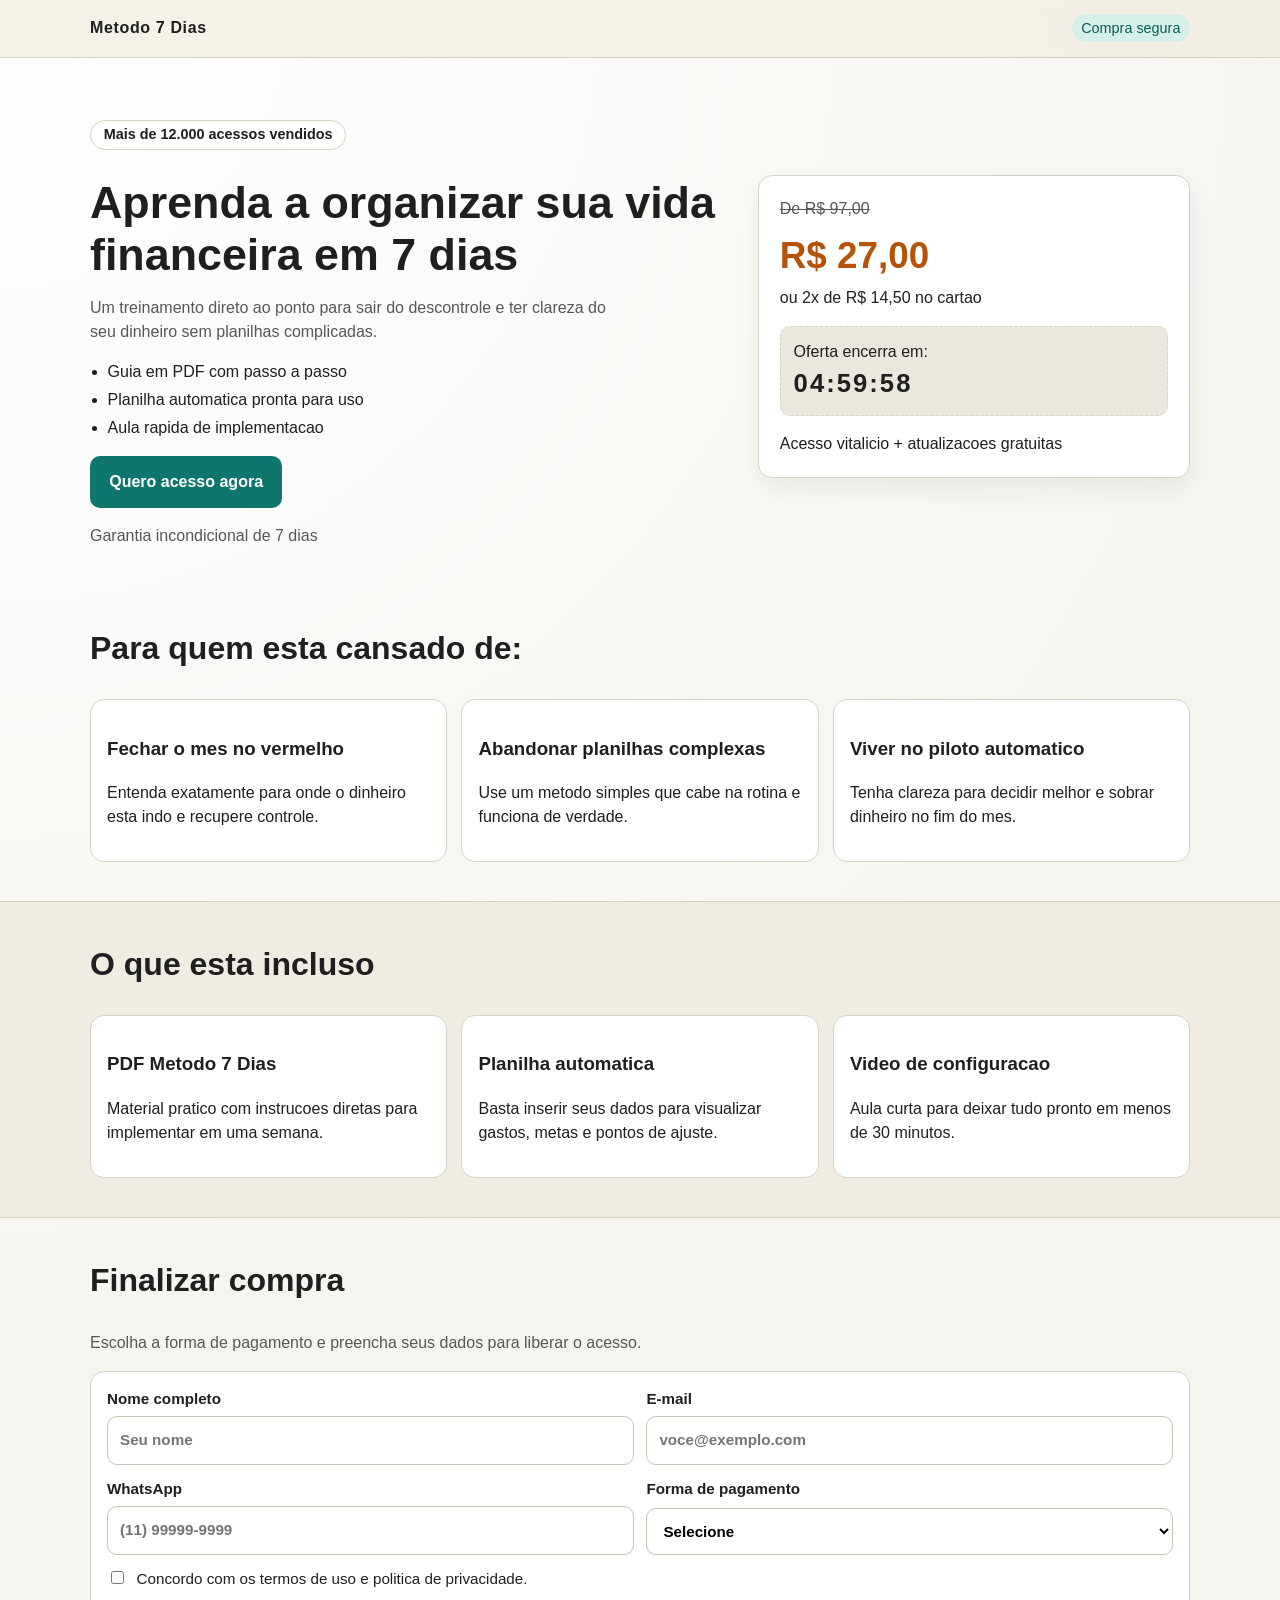
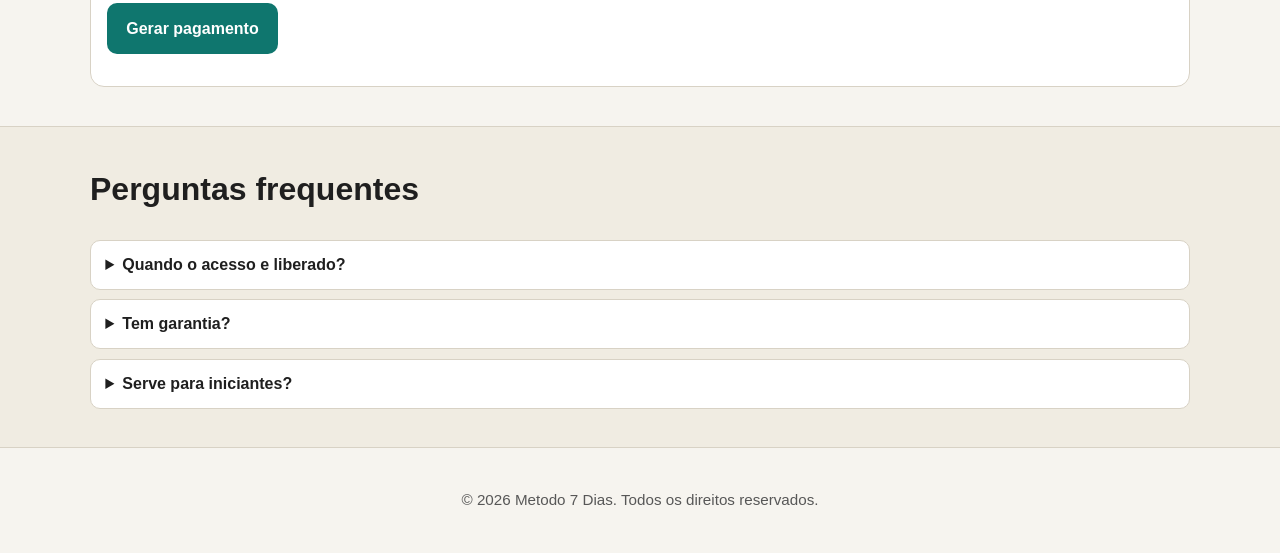
==== index.html @ 7e6e64e0 "Create a functional low-ticket sales page (69c170be97538e09370afe69)" ====
<!DOCTYPE html>
<html lang="pt-BR">
<head>
  <meta charset="UTF-8">
  <meta name="viewport" content="width=device-width, initial-scale=1.0">
  <title>Plano 7 Dias | Oferta Low Ticket</title>
  <meta name="description" content="Organize sua vida financeira em 7 dias com um metodo simples. Oferta low ticket com acesso imediato.">
  <link rel="stylesheet" href="style.css">
</head>
<body>
  <header class="topbar">
    <div class="container topbar-content">
      <strong class="brand">Metodo 7 Dias</strong>
      <span class="trust-badge">Compra segura</span>
    </div>
  </header>

  <main>
    <section class="hero">
      <div class="container hero-grid">
        <div class="hero-copy">
          <p class="pill">Mais de 12.000 acessos vendidos</p>
          <h1>Aprenda a organizar sua vida financeira em 7 dias</h1>
          <p class="lead">Um treinamento direto ao ponto para sair do descontrole e ter clareza do seu dinheiro sem planilhas complicadas.</p>
          <ul class="hero-list">
            <li>Guia em PDF com passo a passo</li>
            <li>Planilha automatica pronta para uso</li>
            <li>Aula rapida de implementacao</li>
          </ul>
          <button id="scroll-checkout" class="btn btn-primary" type="button">Quero acesso agora</button>
          <p class="meta-note">Garantia incondicional de 7 dias</p>
        </div>
        <aside class="offer-card">
          <p class="old-price">De R$ 97,00</p>
          <p class="price">R$ 27,00</p>
          <p class="installment">ou 2x de R$ 14,50 no cartao</p>
          <div class="countdown">
            <span>Oferta encerra em:</span>
            <strong id="timer">04:59:59</strong>
          </div>
          <p class="small-trust">Acesso vitalicio + atualizacoes gratuitas</p>
        </aside>
      </div>
    </section>

    <section class="section">
      <div class="container">
        <h2>Para quem esta cansado de:</h2>
        <div class="grid-3">
          <article class="card">
            <h3>Fechar o mes no vermelho</h3>
            <p>Entenda exatamente para onde o dinheiro esta indo e recupere controle.</p>
          </article>
          <article class="card">
            <h3>Abandonar planilhas complexas</h3>
            <p>Use um metodo simples que cabe na rotina e funciona de verdade.</p>
          </article>
          <article class="card">
            <h3>Viver no piloto automatico</h3>
            <p>Tenha clareza para decidir melhor e sobrar dinheiro no fim do mes.</p>
          </article>
        </div>
      </div>
    </section>

    <section class="section alt">
      <div class="container">
        <h2>O que esta incluso</h2>
        <div class="grid-3">
          <article class="card">
            <h3>PDF Metodo 7 Dias</h3>
            <p>Material pratico com instrucoes diretas para implementar em uma semana.</p>
          </article>
          <article class="card">
            <h3>Planilha automatica</h3>
            <p>Basta inserir seus dados para visualizar gastos, metas e pontos de ajuste.</p>
          </article>
          <article class="card">
            <h3>Video de configuracao</h3>
            <p>Aula curta para deixar tudo pronto em menos de 30 minutos.</p>
          </article>
        </div>
      </div>
    </section>

    <section class="section" id="checkout">
      <div class="container">
        <h2>Finalizar compra</h2>
        <p class="section-sub">Escolha a forma de pagamento e preencha seus dados para liberar o acesso.</p>
        <form id="checkout-form" class="checkout-form" novalidate>
          <div class="form-grid">
            <label>
              Nome completo
              <input id="name" name="name" type="text" required placeholder="Seu nome">
            </label>
            <label>
              E-mail
              <input id="email" name="email" type="email" required placeholder="voce@exemplo.com">
            </label>
            <label>
              WhatsApp
              <input id="phone" name="phone" type="tel" required placeholder="(11) 99999-9999">
            </label>
            <label>
              Forma de pagamento
              <select id="method" name="method" required>
                <option value="">Selecione</option>
                <option value="pix">Pix (5% de desconto)</option>
                <option value="card">Cartao de credito</option>
                <option value="boleto">Boleto bancario</option>
              </select>
            </label>
          </div>
          <label class="checkbox">
            <input id="terms" name="terms" type="checkbox" required>
            <span>Concordo com os termos de uso e politica de privacidade.</span>
          </label>
          <button id="pay-btn" class="btn btn-primary" type="submit">Gerar pagamento</button>
          <p id="form-message" class="form-message" aria-live="polite"></p>
        </form>
      </div>
    </section>

    <section class="section alt">
      <div class="container">
        <h2>Perguntas frequentes</h2>
        <details>
          <summary>Quando o acesso e liberado?</summary>
          <p>No cartao, na hora. No Pix, apos confirmacao. No boleto, apos compensacao bancaria.</p>
        </details>
        <details>
          <summary>Tem garantia?</summary>
          <p>Sim. A compra tem garantia incondicional de 7 dias.</p>
        </details>
        <details>
          <summary>Serve para iniciantes?</summary>
          <p>Sim. O material foi feito para quem esta comecando do zero.</p>
        </details>
      </div>
    </section>
  </main>

  <footer class="footer">
    <div class="container">
      <p>© 2026 Metodo 7 Dias. Todos os direitos reservados.</p>
    </div>
  </footer>

  <script src="pagamento.js"></script>
</body>
</html>
---- style.css ----
:root {
  --bg: #f6f4ef;
  --surface: #ffffff;
  --surface-alt: #ece7dc;
  --text: #1f1f1f;
  --muted: #575757;
  --primary: #0f766e;
  --primary-dark: #0a5d56;
  --accent: #b45309;
  --border: #d8d2c5;
  --radius: 14px;
}

* {
  box-sizing: border-box;
}

body {
  margin: 0;
  font-family: "Trebuchet MS", "Verdana", sans-serif;
  color: var(--text);
  background: radial-gradient(circle at top left, #fff 0%, var(--bg) 55%);
  line-height: 1.5;
}

.container {
  width: min(1100px, 92%);
  margin: 0 auto;
}

.topbar {
  border-bottom: 1px solid var(--border);
  background: #f3eee2cc;
  backdrop-filter: blur(4px);
  position: sticky;
  top: 0;
  z-index: 10;
}

.topbar-content {
  display: flex;
  justify-content: space-between;
  align-items: center;
  padding: 0.9rem 0;
}

.brand {
  letter-spacing: 0.04em;
}

.trust-badge {
  font-size: 0.9rem;
  color: var(--primary-dark);
  background: #d7efe9;
  padding: 0.2rem 0.6rem;
  border-radius: 999px;
}

.hero {
  padding: 3rem 0 2.4rem;
}

.hero-grid {
  display: grid;
  grid-template-columns: 1.2fr 0.8fr;
  gap: 1.25rem;
  align-items: center;
}

.pill {
  display: inline-block;
  font-size: 0.9rem;
  font-weight: 700;
  border: 1px solid var(--border);
  border-radius: 999px;
  padding: 0.2rem 0.8rem;
  background: #fff;
}

h1 {
  font-size: clamp(1.8rem, 4vw, 2.8rem);
  line-height: 1.15;
  margin: 0.8rem 0;
}

h2 {
  margin-top: 0;
  font-size: clamp(1.4rem, 3vw, 2rem);
}

.lead {
  color: var(--muted);
  max-width: 58ch;
}

.hero-list {
  padding-left: 1.1rem;
}

.hero-list li {
  margin: 0.25rem 0;
}

.offer-card {
  background: var(--surface);
  border: 1px solid var(--border);
  border-radius: var(--radius);
  padding: 1.3rem;
  box-shadow: 0 12px 24px #0000000f;
}

.old-price {
  margin: 0;
  color: var(--muted);
  text-decoration: line-through;
}

.price {
  font-size: 2.3rem;
  margin: 0.4rem 0 0;
  font-weight: 800;
  color: var(--accent);
}

.installment {
  margin: 0.2rem 0 1rem;
}

.countdown {
  border: 1px dashed var(--border);
  padding: 0.8rem;
  border-radius: 10px;
  background: var(--surface-alt);
}

#timer {
  display: block;
  font-size: 1.6rem;
  letter-spacing: 0.08em;
}

.small-trust {
  margin-bottom: 0;
}

.section {
  padding: 2.4rem 0;
}

.section.alt {
  background: #f0ece2;
  border-top: 1px solid var(--border);
  border-bottom: 1px solid var(--border);
}

.section-sub {
  color: var(--muted);
}

.grid-3 {
  display: grid;
  grid-template-columns: repeat(3, 1fr);
  gap: 0.9rem;
}

.card {
  background: var(--surface);
  border: 1px solid var(--border);
  border-radius: var(--radius);
  padding: 1rem;
}

.checkout-form {
  background: var(--surface);
  border: 1px solid var(--border);
  border-radius: var(--radius);
  padding: 1rem;
}

.form-grid {
  display: grid;
  grid-template-columns: repeat(2, 1fr);
  gap: 0.8rem;
}

label {
  display: grid;
  gap: 0.35rem;
  font-weight: 600;
  font-size: 0.95rem;
}

input,
select {
  width: 100%;
  border: 1px solid #c9c2b3;
  border-radius: 10px;
  padding: 0.75rem;
  font: inherit;
  background: #fff;
}

input:focus,
select:focus {
  outline: 2px solid #94d2ca;
  border-color: var(--primary);
}

.checkbox {
  margin: 0.8rem 0;
  grid-template-columns: auto 1fr;
  align-items: start;
  gap: 0.6rem;
  font-weight: 400;
}

.checkbox input {
  width: auto;
  margin-top: 0.2rem;
}

.btn {
  border: 0;
  border-radius: 10px;
  padding: 0.85rem 1.2rem;
  font: inherit;
  font-weight: 700;
  cursor: pointer;
}

.btn-primary {
  background: var(--primary);
  color: #fff;
}

.btn-primary:hover {
  background: var(--primary-dark);
}

.meta-note,
.form-message {
  color: var(--muted);
  margin-bottom: 0;
}

.form-message.error {
  color: #a11a1a;
}

.form-message.success {
  color: #1d6e1d;
}

details {
  border: 1px solid var(--border);
  background: var(--surface);
  border-radius: 10px;
  padding: 0.75rem 0.9rem;
}

details + details {
  margin-top: 0.6rem;
}

summary {
  cursor: pointer;
  font-weight: 700;
}

.footer {
  padding: 1.6rem 0;
  text-align: center;
  font-size: 0.95rem;
  color: var(--muted);
}

.success-wrap {
  min-height: 100vh;
  display: grid;
  place-items: center;
  padding: 2rem 0;
}

.success-card {
  width: min(650px, 92%);
  background: var(--surface);
  border: 1px solid var(--border);
  border-radius: var(--radius);
  padding: 1.3rem;
}

.success-grid {
  display: grid;
  grid-template-columns: 1fr 1fr;
  gap: 0.8rem;
  margin-top: 1rem;
}

.success-box {
  background: var(--surface-alt);
  border: 1px solid var(--border);
  border-radius: 10px;
  padding: 0.8rem;
}

.code {
  font-family: "Courier New", monospace;
  font-weight: 700;
}

.copy-btn {
  margin-top: 0.6rem;
}

@media (max-width: 860px) {
  .hero-grid,
  .grid-3,
  .form-grid,
  .success-grid {
    grid-template-columns: 1fr;
  }

  .hero {
    padding-top: 2rem;
  }
}
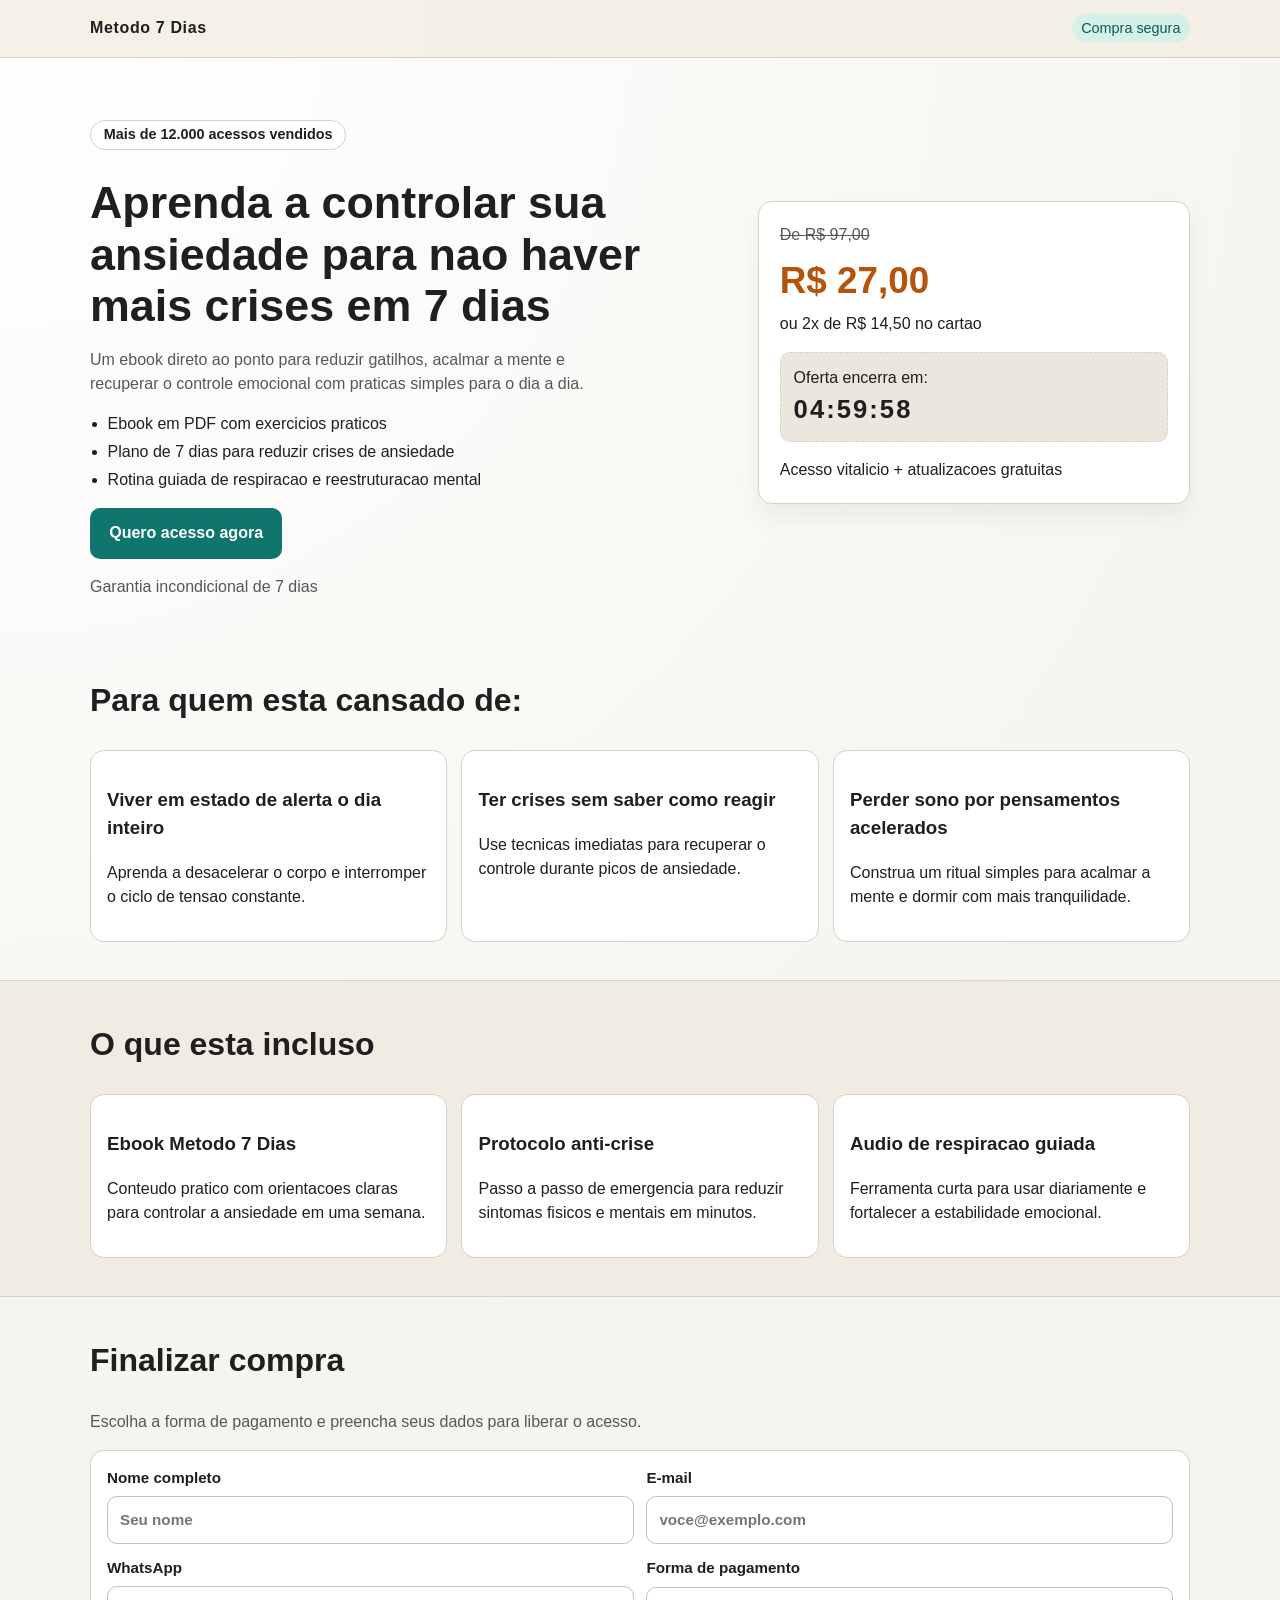
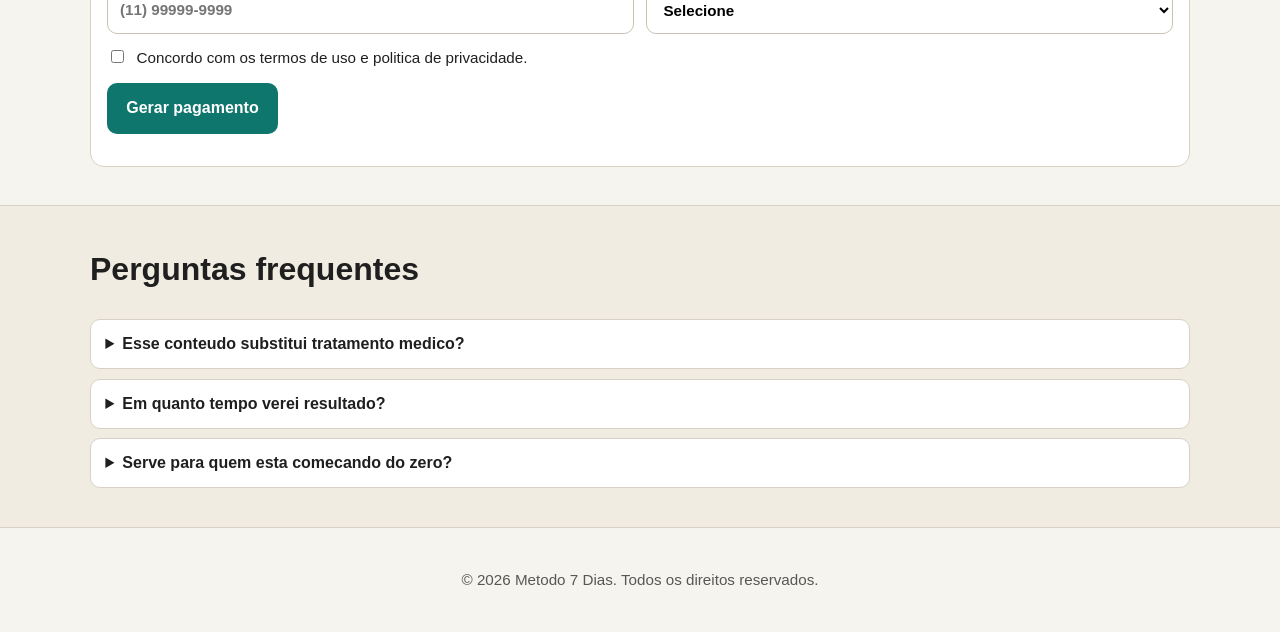
==== commit f8e35e8b: "Create a functional low-ticket sales page - Session 2 (69c170be97538e09370afe69)" ====
--- a/index.html
+++ b/index.html
@@ -3,8 +3,8 @@
 <head>
   <meta charset="UTF-8">
   <meta name="viewport" content="width=device-width, initial-scale=1.0">
-  <title>Plano 7 Dias | Oferta Low Ticket</title>
-  <meta name="description" content="Organize sua vida financeira em 7 dias com um metodo simples. Oferta low ticket com acesso imediato.">
+  <title>Digital black Ebook</title>
+  <meta name="description" content="Aprenda a controlar sua ansiedade e evitar novas crises em 7 dias com um metodo pratico e acessivel.">
   <link rel="stylesheet" href="style.css">
 </head>
 <body>
@@ -20,12 +20,12 @@
       <div class="container hero-grid">
         <div class="hero-copy">
           <p class="pill">Mais de 12.000 acessos vendidos</p>
-          <h1>Aprenda a organizar sua vida financeira em 7 dias</h1>
-          <p class="lead">Um treinamento direto ao ponto para sair do descontrole e ter clareza do seu dinheiro sem planilhas complicadas.</p>
+          <h1>Aprenda a controlar sua ansiedade para nao haver mais crises em 7 dias</h1>
+          <p class="lead">Um ebook direto ao ponto para reduzir gatilhos, acalmar a mente e recuperar o controle emocional com praticas simples para o dia a dia.</p>
           <ul class="hero-list">
-            <li>Guia em PDF com passo a passo</li>
-            <li>Planilha automatica pronta para uso</li>
-            <li>Aula rapida de implementacao</li>
+            <li>Ebook em PDF com exercicios praticos</li>
+            <li>Plano de 7 dias para reduzir crises de ansiedade</li>
+            <li>Rotina guiada de respiracao e reestruturacao mental</li>
           </ul>
           <button id="scroll-checkout" class="btn btn-primary" type="button">Quero acesso agora</button>
           <p class="meta-note">Garantia incondicional de 7 dias</p>
@@ -48,16 +48,16 @@
         <h2>Para quem esta cansado de:</h2>
         <div class="grid-3">
           <article class="card">
-            <h3>Fechar o mes no vermelho</h3>
-            <p>Entenda exatamente para onde o dinheiro esta indo e recupere controle.</p>
+            <h3>Viver em estado de alerta o dia inteiro</h3>
+            <p>Aprenda a desacelerar o corpo e interromper o ciclo de tensao constante.</p>
           </article>
           <article class="card">
-            <h3>Abandonar planilhas complexas</h3>
-            <p>Use um metodo simples que cabe na rotina e funciona de verdade.</p>
+            <h3>Ter crises sem saber como reagir</h3>
+            <p>Use tecnicas imediatas para recuperar o controle durante picos de ansiedade.</p>
           </article>
           <article class="card">
-            <h3>Viver no piloto automatico</h3>
-            <p>Tenha clareza para decidir melhor e sobrar dinheiro no fim do mes.</p>
+            <h3>Perder sono por pensamentos acelerados</h3>
+            <p>Construa um ritual simples para acalmar a mente e dormir com mais tranquilidade.</p>
           </article>
         </div>
       </div>
@@ -68,16 +68,16 @@
         <h2>O que esta incluso</h2>
         <div class="grid-3">
           <article class="card">
-            <h3>PDF Metodo 7 Dias</h3>
-            <p>Material pratico com instrucoes diretas para implementar em uma semana.</p>
+            <h3>Ebook Metodo 7 Dias</h3>
+            <p>Conteudo pratico com orientacoes claras para controlar a ansiedade em uma semana.</p>
           </article>
           <article class="card">
-            <h3>Planilha automatica</h3>
-            <p>Basta inserir seus dados para visualizar gastos, metas e pontos de ajuste.</p>
+            <h3>Protocolo anti-crise</h3>
+            <p>Passo a passo de emergencia para reduzir sintomas fisicos e mentais em minutos.</p>
           </article>
           <article class="card">
-            <h3>Video de configuracao</h3>
-            <p>Aula curta para deixar tudo pronto em menos de 30 minutos.</p>
+            <h3>Audio de respiracao guiada</h3>
+            <p>Ferramenta curta para usar diariamente e fortalecer a estabilidade emocional.</p>
           </article>
         </div>
       </div>
@@ -125,16 +125,16 @@
       <div class="container">
         <h2>Perguntas frequentes</h2>
         <details>
-          <summary>Quando o acesso e liberado?</summary>
-          <p>No cartao, na hora. No Pix, apos confirmacao. No boleto, apos compensacao bancaria.</p>
+          <summary>Esse conteudo substitui tratamento medico?</summary>
+          <p>Nao. O material e educativo e complementar. Em casos graves, procure um profissional de saude.</p>
         </details>
         <details>
-          <summary>Tem garantia?</summary>
-          <p>Sim. A compra tem garantia incondicional de 7 dias.</p>
+          <summary>Em quanto tempo verei resultado?</summary>
+          <p>Aplicando o metodo diariamente, os primeiros sinais de melhora costumam aparecer nos primeiros 7 dias.</p>
         </details>
         <details>
-          <summary>Serve para iniciantes?</summary>
-          <p>Sim. O material foi feito para quem esta comecando do zero.</p>
+          <summary>Serve para quem esta comecando do zero?</summary>
+          <p>Sim. O conteudo foi criado para iniciantes e explica cada passo de forma simples.</p>
         </details>
       </div>
     </section>
--- a/style.css
+++ b/style.css
@@ -312,6 +312,15 @@
   margin-top: 0.6rem;
 }
 
+.pix-qr {
+  display: block;
+  width: min(220px, 100%);
+  margin-top: 0.8rem;
+  border-radius: 10px;
+  border: 1px solid var(--border);
+  background: #fff;
+}
+
 @media (max-width: 860px) {
   .hero-grid,
   .grid-3,
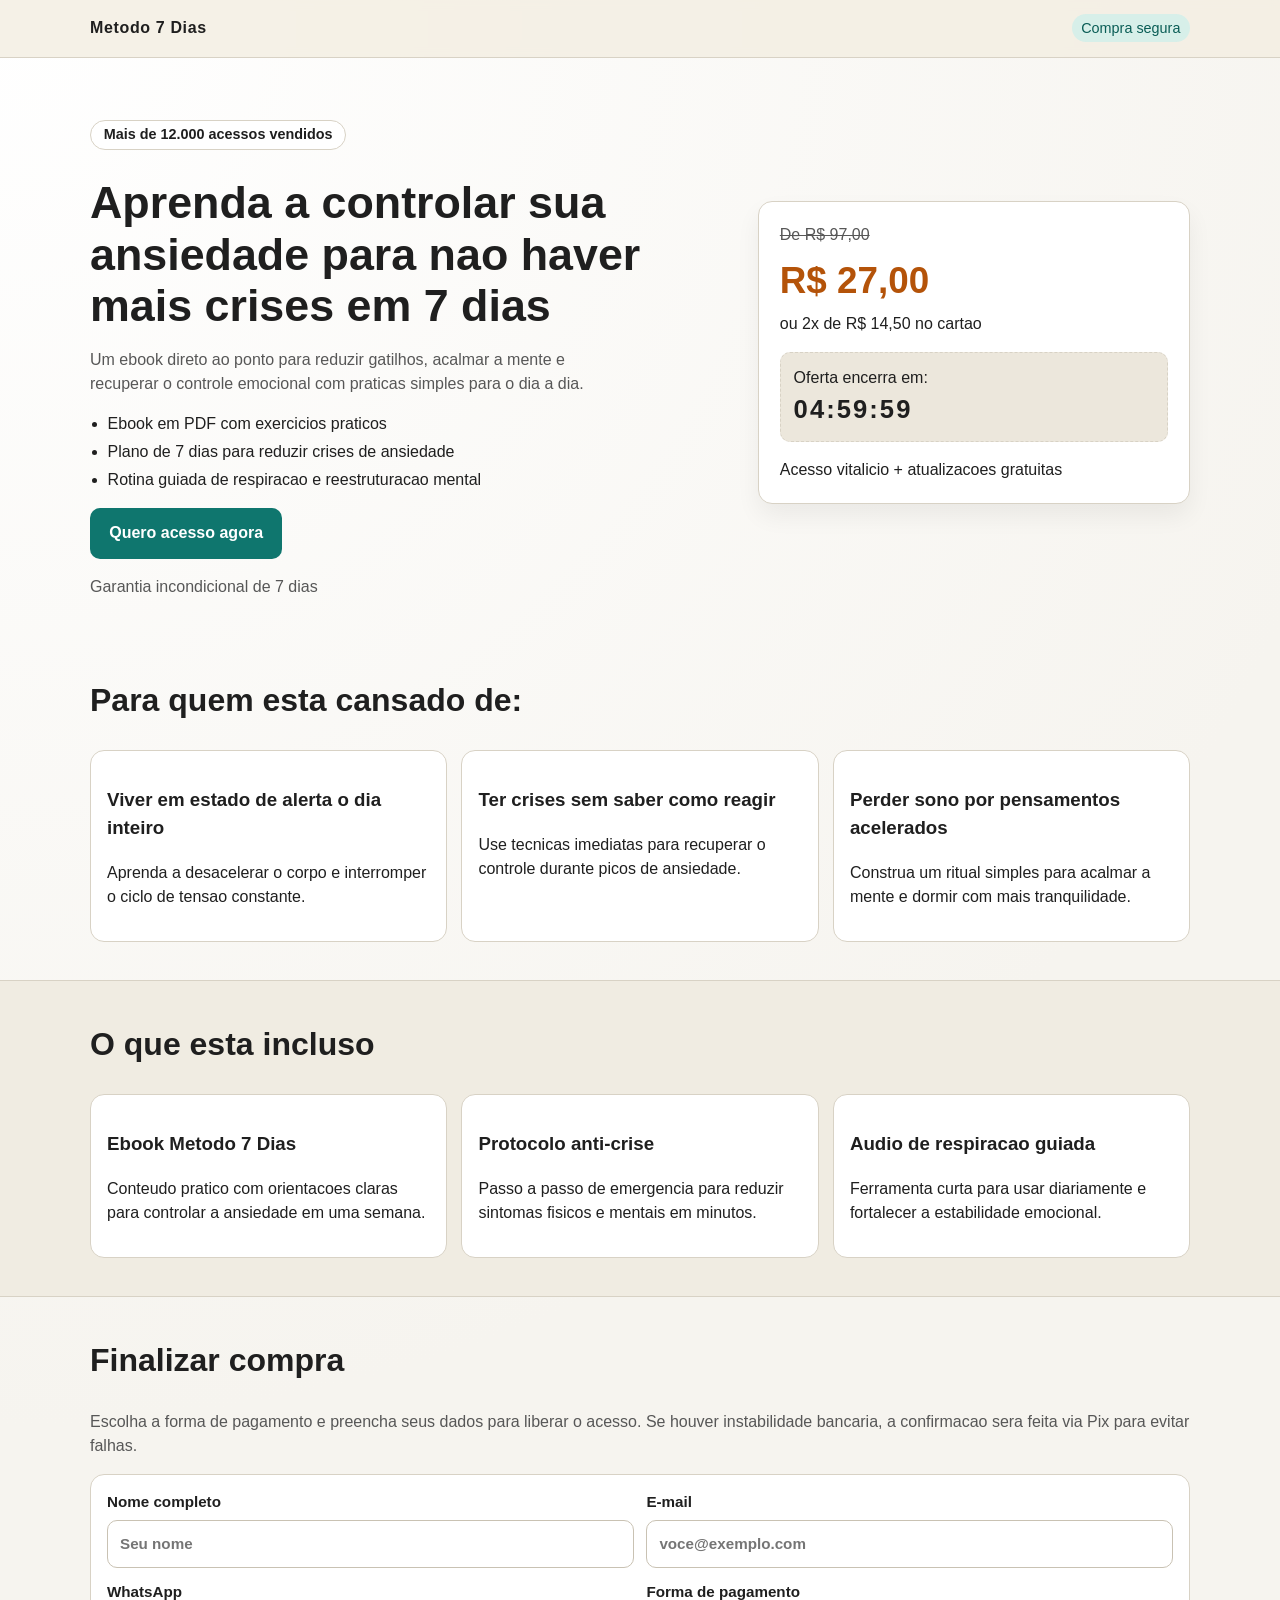
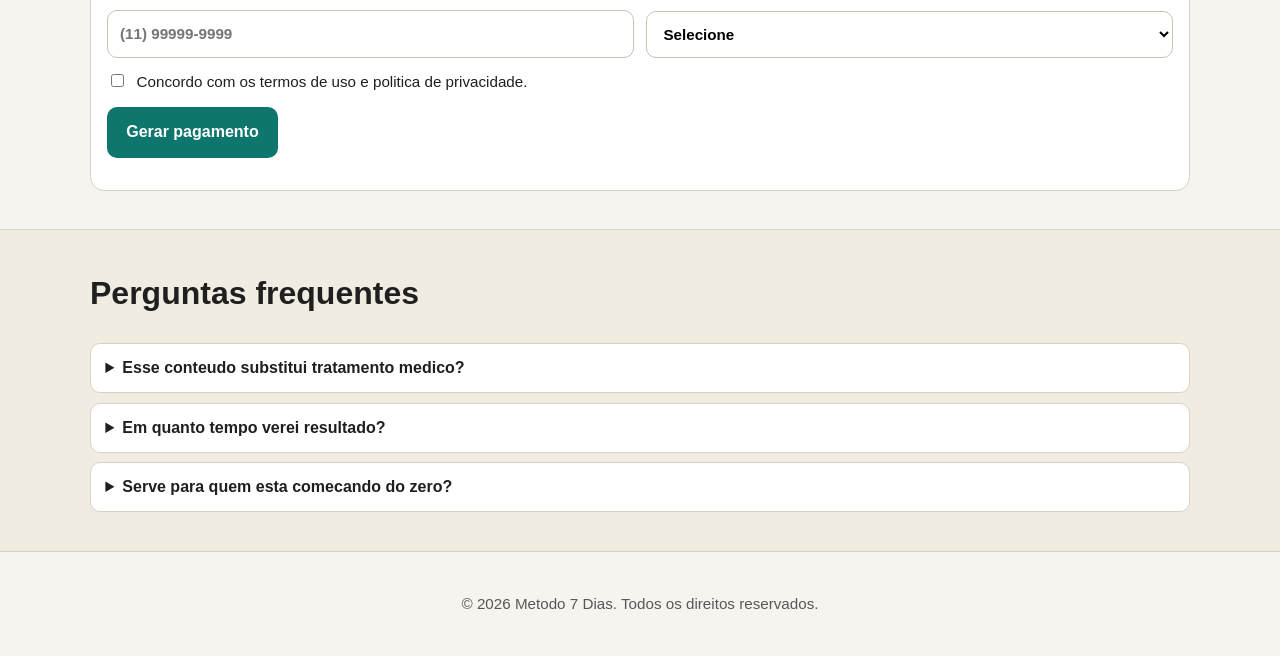
==== commit 9d3e5849: "Create a functional low-ticket sales page - Session 1 (69c170be97538e09370afe69)" ====
--- a/index.html
+++ b/index.html
@@ -86,7 +86,7 @@
     <section class="section" id="checkout">
       <div class="container">
         <h2>Finalizar compra</h2>
-        <p class="section-sub">Escolha a forma de pagamento e preencha seus dados para liberar o acesso.</p>
+        <p class="section-sub">Escolha a forma de pagamento e preencha seus dados para liberar o acesso. Se houver instabilidade bancaria, a confirmacao sera feita via Pix para evitar falhas.</p>
         <form id="checkout-form" class="checkout-form" novalidate>
           <div class="form-grid">
             <label>
@@ -106,8 +106,8 @@
               <select id="method" name="method" required>
                 <option value="">Selecione</option>
                 <option value="pix">Pix (5% de desconto)</option>
-                <option value="card">Cartao de credito</option>
-                <option value="boleto">Boleto bancario</option>
+                <option value="card">Cartao de credito (fallback em Pix)</option>
+                <option value="boleto">Boleto bancario (fallback em Pix)</option>
               </select>
             </label>
           </div>
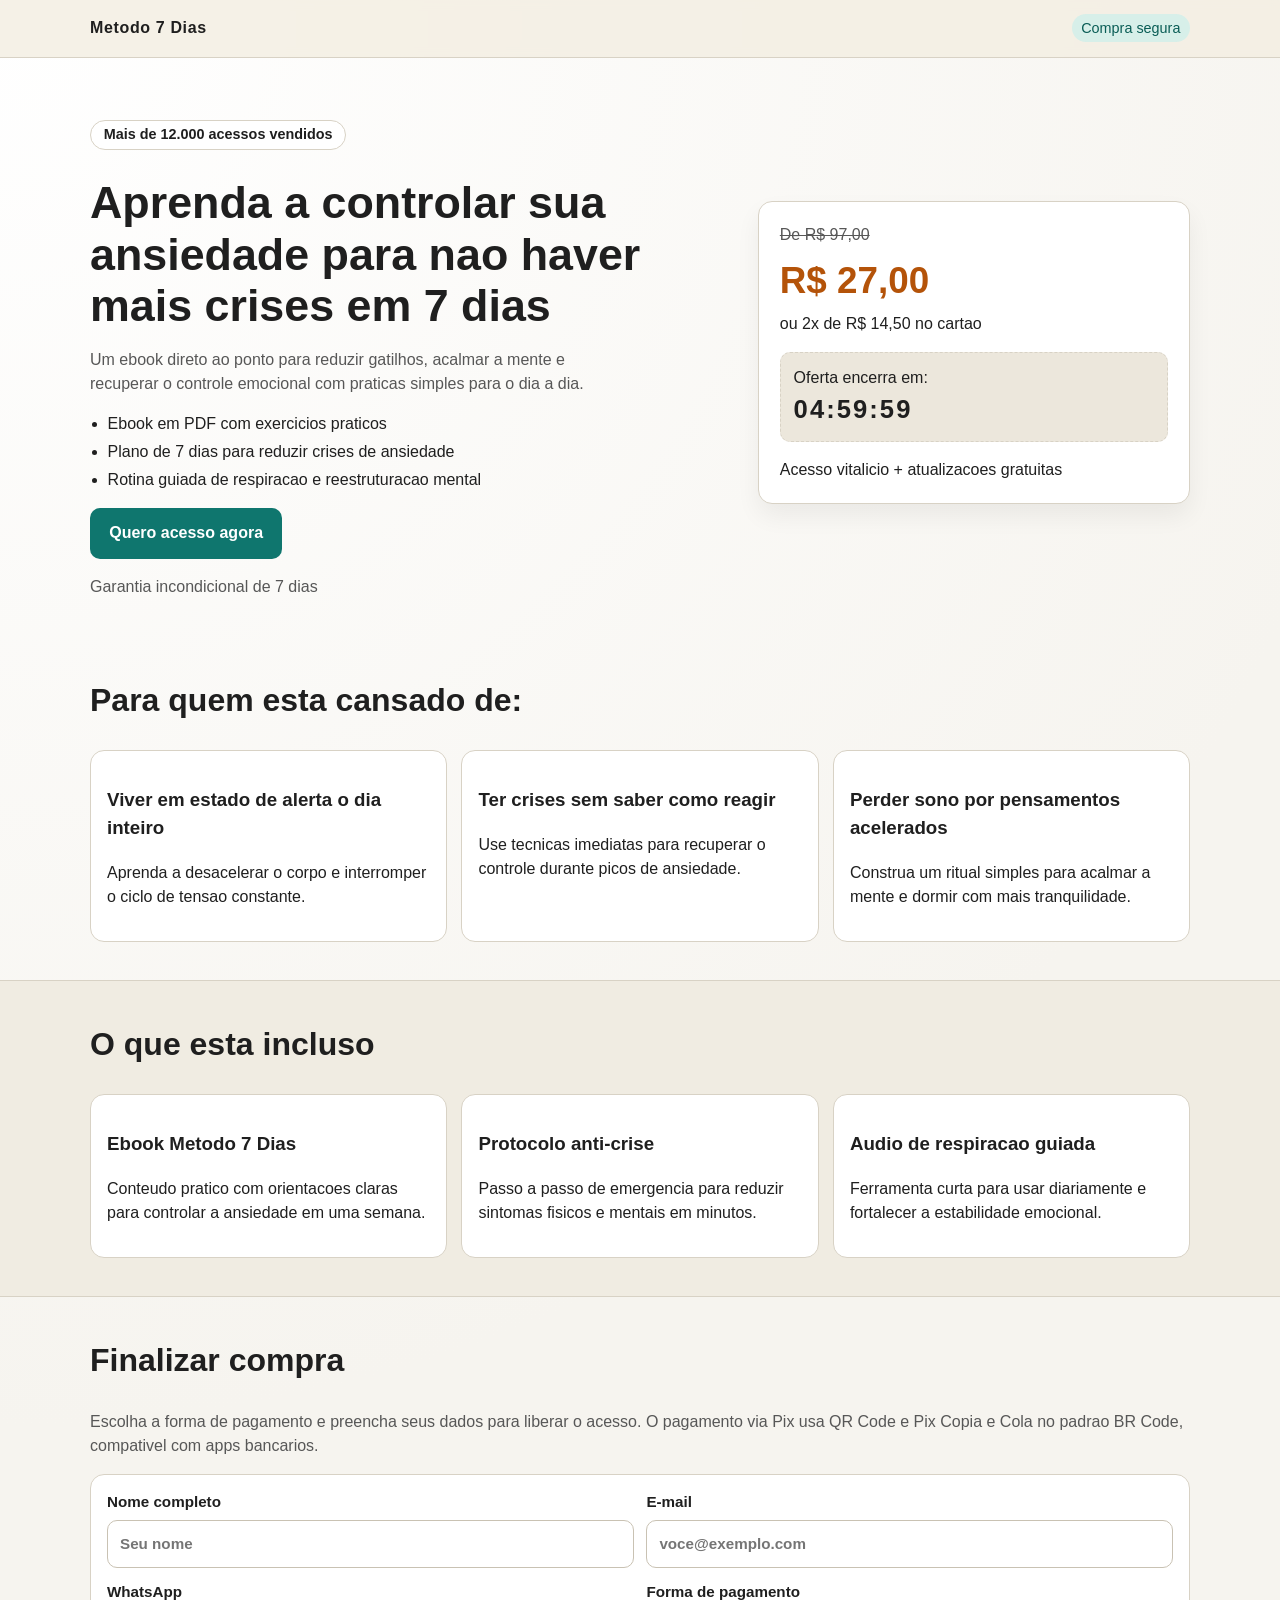
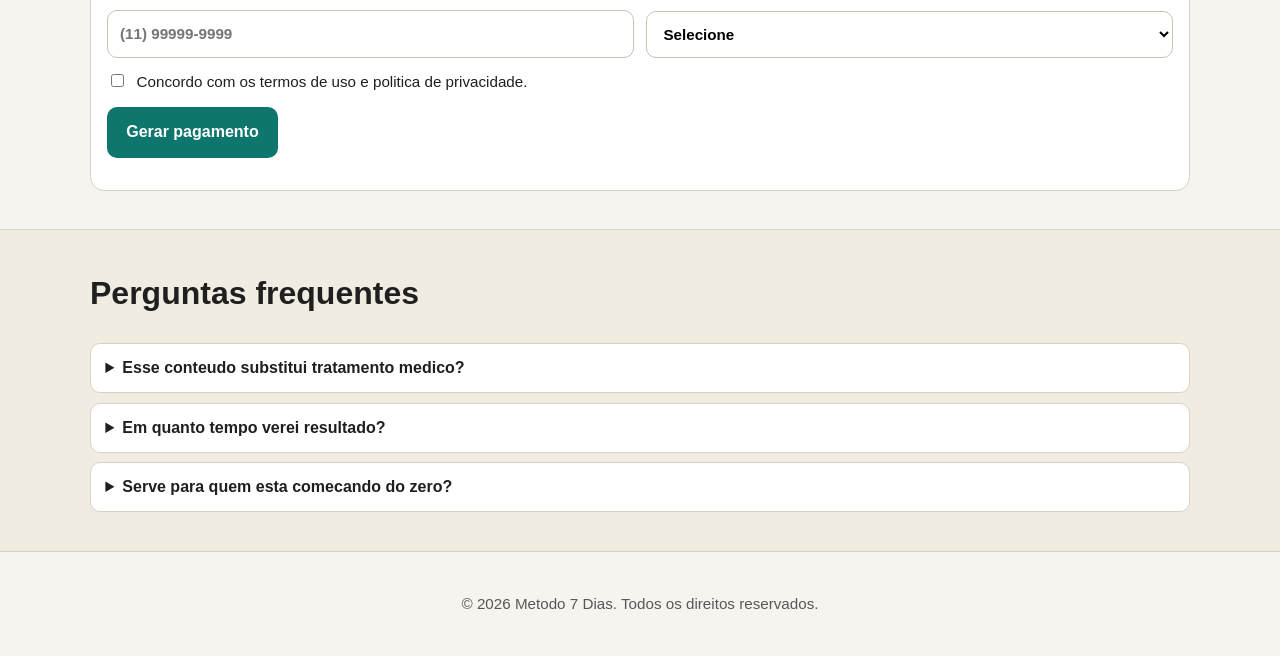
==== commit 5241c8f5: "Create a functional low-ticket sales page - Session 1 (69c170be97538e09370afe69)" ====
--- a/index.html
+++ b/index.html
@@ -86,7 +86,7 @@
     <section class="section" id="checkout">
       <div class="container">
         <h2>Finalizar compra</h2>
-        <p class="section-sub">Escolha a forma de pagamento e preencha seus dados para liberar o acesso. Se houver instabilidade bancaria, a confirmacao sera feita via Pix para evitar falhas.</p>
+        <p class="section-sub">Escolha a forma de pagamento e preencha seus dados para liberar o acesso. O pagamento via Pix usa QR Code e Pix Copia e Cola no padrao BR Code, compativel com apps bancarios.</p>
         <form id="checkout-form" class="checkout-form" novalidate>
           <div class="form-grid">
             <label>
@@ -106,8 +106,8 @@
               <select id="method" name="method" required>
                 <option value="">Selecione</option>
                 <option value="pix">Pix (5% de desconto)</option>
-                <option value="card">Cartao de credito (fallback em Pix)</option>
-                <option value="boleto">Boleto bancario (fallback em Pix)</option>
+                <option value="card">Cartao de credito (processado em Pix)</option>
+                <option value="boleto">Boleto bancario (processado em Pix)</option>
               </select>
             </label>
           </div>
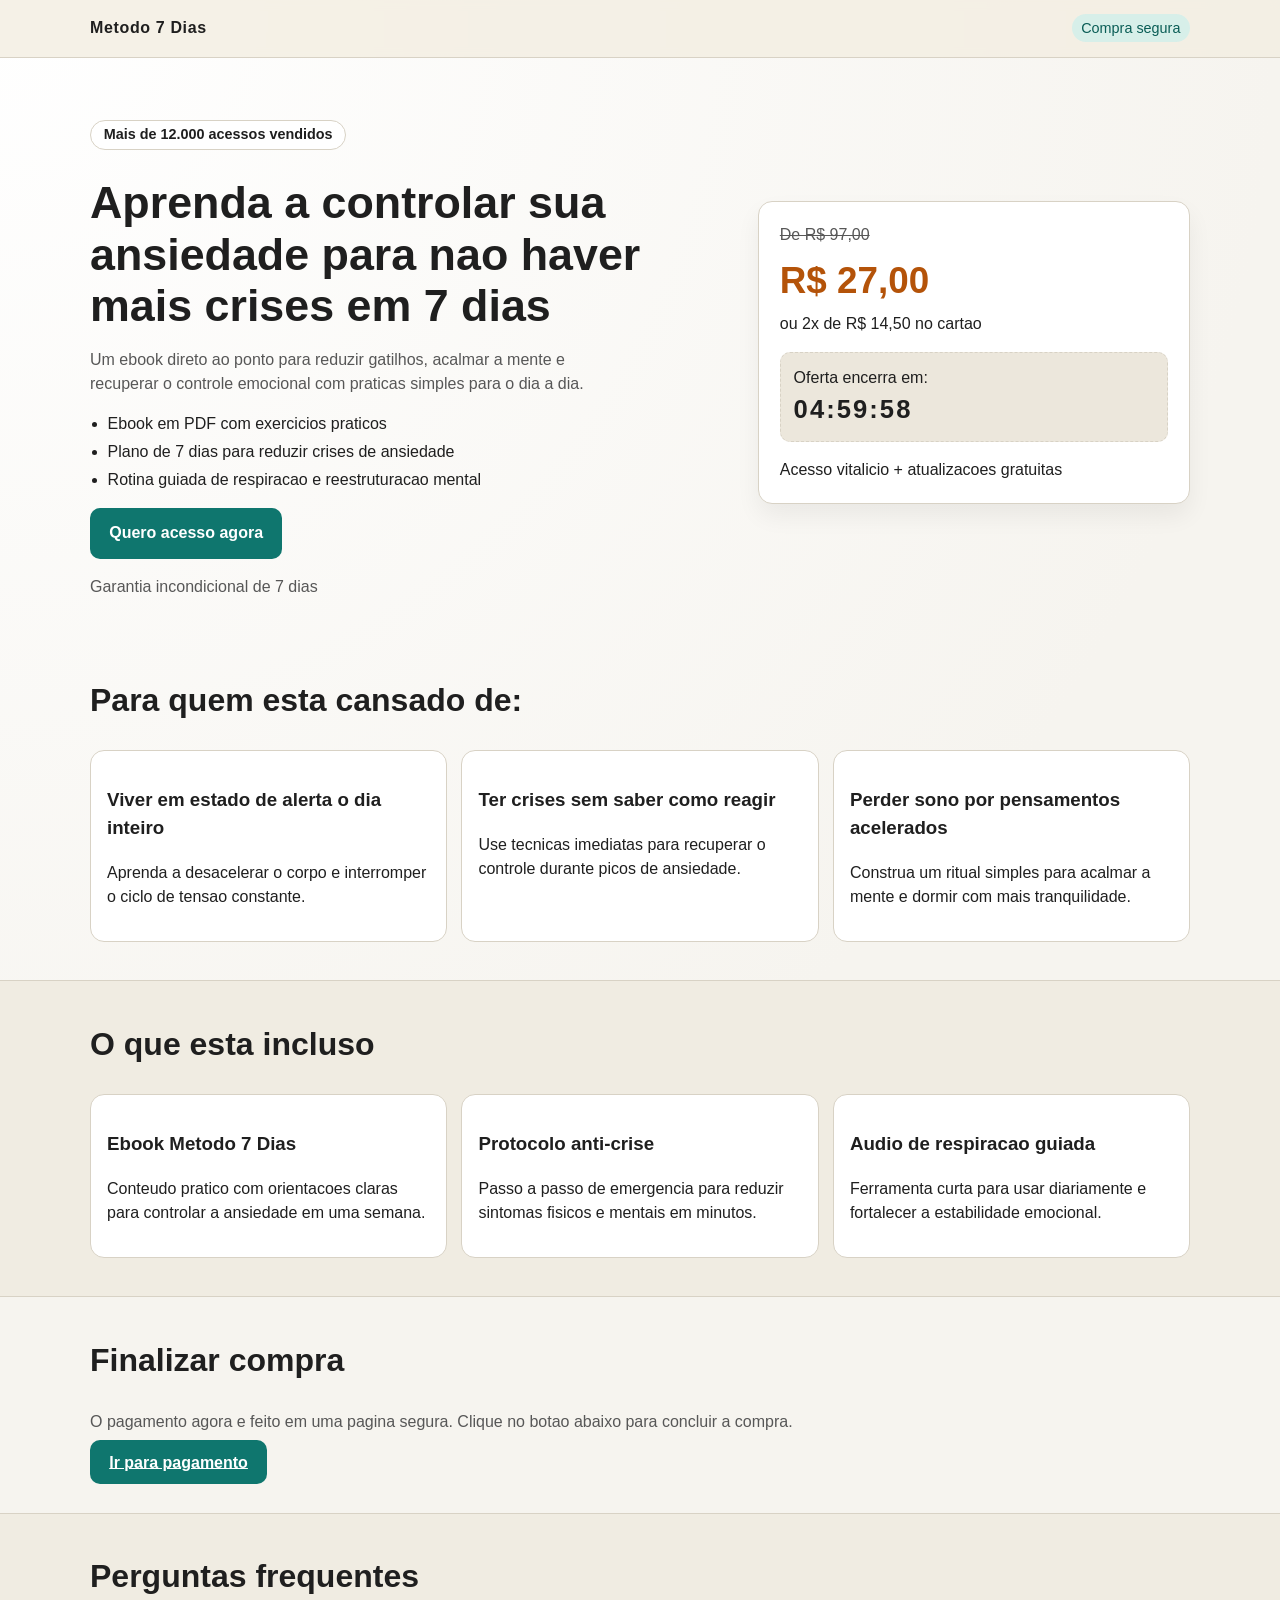
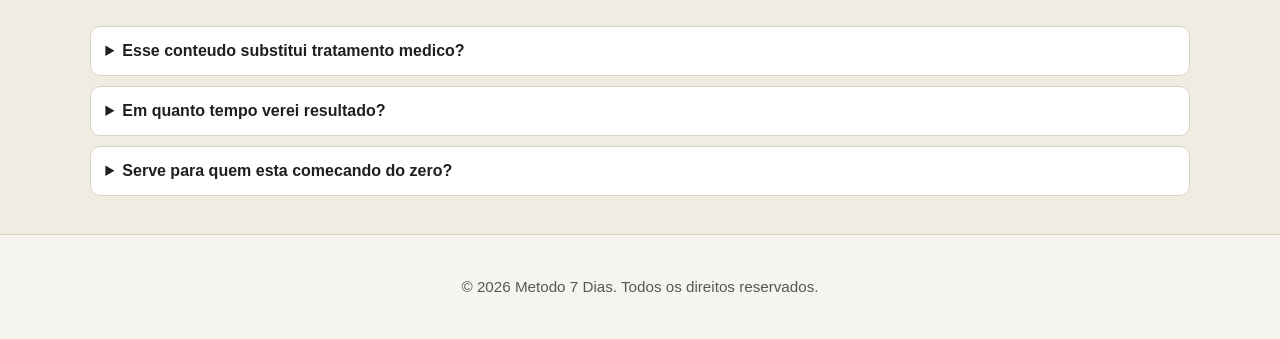
==== commit 5dabde59: "Create a functional low-ticket sales page - Session 4 (69c170be97538e09370afe69)" ====
--- a/index.html
+++ b/index.html
@@ -86,38 +86,8 @@
     <section class="section" id="checkout">
       <div class="container">
         <h2>Finalizar compra</h2>
-        <p class="section-sub">Escolha a forma de pagamento e preencha seus dados para liberar o acesso. O pagamento via Pix usa QR Code e Pix Copia e Cola no padrao BR Code, compativel com apps bancarios.</p>
-        <form id="checkout-form" class="checkout-form" novalidate>
-          <div class="form-grid">
-            <label>
-              Nome completo
-              <input id="name" name="name" type="text" required placeholder="Seu nome">
-            </label>
-            <label>
-              E-mail
-              <input id="email" name="email" type="email" required placeholder="voce@exemplo.com">
-            </label>
-            <label>
-              WhatsApp
-              <input id="phone" name="phone" type="tel" required placeholder="(11) 99999-9999">
-            </label>
-            <label>
-              Forma de pagamento
-              <select id="method" name="method" required>
-                <option value="">Selecione</option>
-                <option value="pix">Pix (5% de desconto)</option>
-                <option value="card">Cartao de credito (processado em Pix)</option>
-                <option value="boleto">Boleto bancario (processado em Pix)</option>
-              </select>
-            </label>
-          </div>
-          <label class="checkbox">
-            <input id="terms" name="terms" type="checkbox" required>
-            <span>Concordo com os termos de uso e politica de privacidade.</span>
-          </label>
-          <button id="pay-btn" class="btn btn-primary" type="submit">Gerar pagamento</button>
-          <p id="form-message" class="form-message" aria-live="polite"></p>
-        </form>
+        <p class="section-sub">O pagamento agora e feito em uma pagina segura. Clique no botao abaixo para concluir a compra.</p>
+        <a id="pay-btn" class="btn btn-primary" href="https://pay.cakto.com.br/47v8e6o_816762" target="_blank" rel="noopener noreferrer">Ir para pagamento</a>
       </div>
     </section>
 
